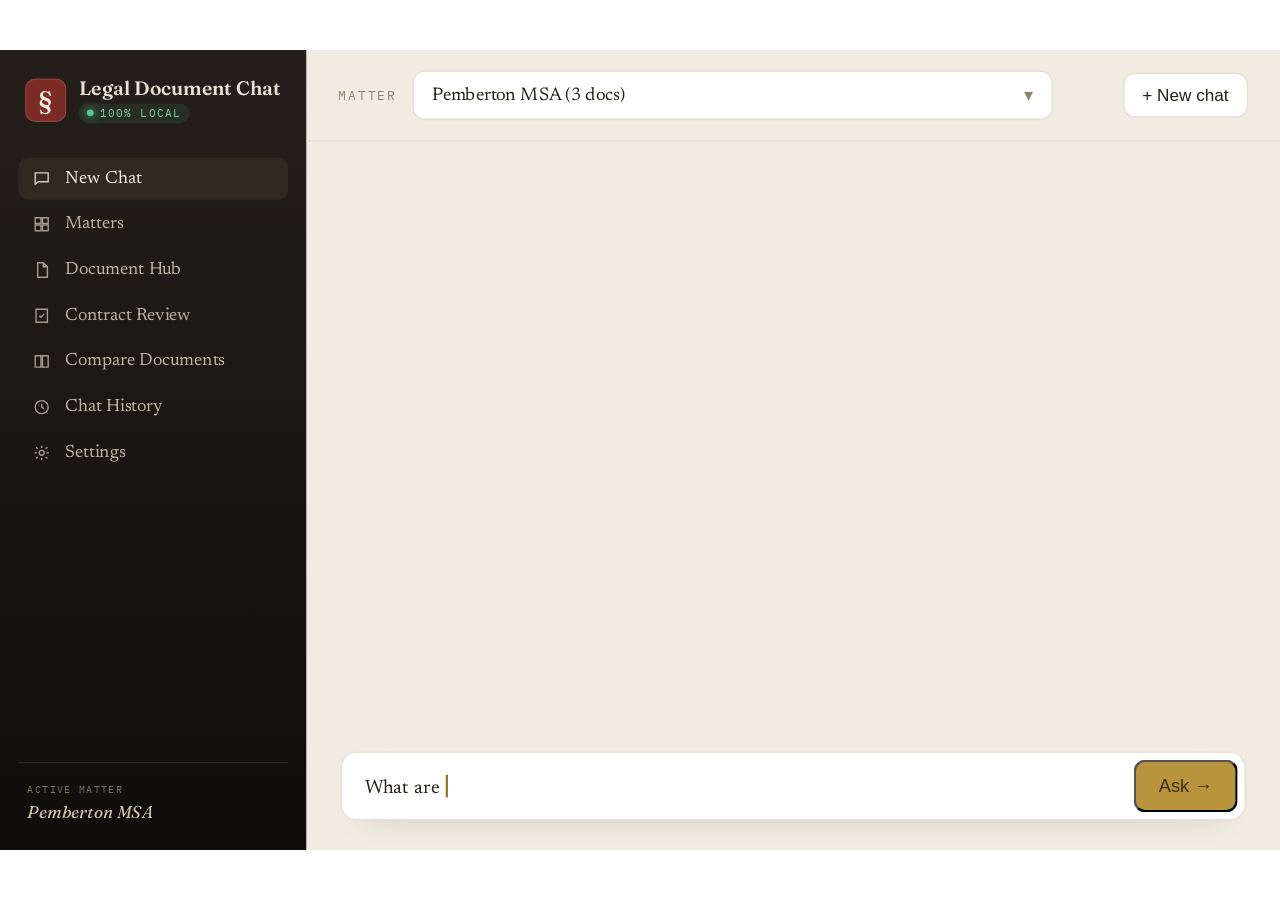
==== site/demo.html @ 7ea6c435 "feat(site): incident.io-style landing redesign — white hero, animated demo, setup diagram - Hero: pu" ====
<!doctype html>
<html lang="en">
<head>
<meta charset="utf-8">
<meta name="viewport" content="width=device-width, initial-scale=1">
<title>Legal Document Chat — live demo</title>
<link rel="preconnect" href="https://fonts.googleapis.com">
<link rel="preconnect" href="https://fonts.gstatic.com" crossorigin>
<link href="https://fonts.googleapis.com/css2?family=Fraunces:opsz,wght@9..144,500;9..144,600&family=Newsreader:ital,opsz,wght@0,6..72,400;0,6..72,500;1,6..72,400&family=IBM+Plex+Mono:wght@500&display=swap" rel="stylesheet">
<style>
  :root{
    --ink:#241f17; --oxblood:#7b2a25; --gold:#b8943f; --gold-deep:#9a7a2f;
    --local:#3f8a63; --paper:#f1ece1; --card:#fff; --rule:#e6ddcb; --muted:#8c8472;
  }
  *{box-sizing:border-box;margin:0;padding:0}
  html,body{height:100%;overflow:hidden;background:#fff;font-family:"Newsreader",Georgia,serif}
  #stagewrap{position:absolute;inset:0;overflow:hidden}
  .stage{position:absolute;top:0;left:0;width:1120px;height:700px;transform-origin:0 0;
    display:grid;grid-template-columns:268px 1fr;background:var(--paper);color:var(--ink)}

  /* sidebar */
  .side{background:linear-gradient(180deg,#241f1a,#100e0a);color:#e9e2d4;display:flex;flex-direction:column;padding:20px 16px}
  .brand{display:flex;align-items:center;gap:11px;padding:4px 6px 16px}
  .logo{width:38px;height:38px;border-radius:9px;background:var(--oxblood);display:grid;place-items:center;
    font-family:"Fraunces",serif;font-weight:600;font-size:22px;color:#f3ecdd;box-shadow:inset 0 0 0 1px rgba(255,255,255,.12)}
  .brand b{font-family:"Fraunces",serif;font-weight:600;font-size:17px;letter-spacing:-.01em;line-height:1.05;display:block}
  .pill-local{display:inline-flex;align-items:center;gap:5px;margin-top:5px;font-family:"IBM Plex Mono",monospace;
    font-size:9.5px;letter-spacing:.12em;color:#7fd0a3;background:rgba(63,138,99,.16);padding:2px 7px;border-radius:20px}
  .pill-local::before{content:"";width:6px;height:6px;border-radius:50%;background:#56c98c;box-shadow:0 0 8px #56c98c}
  nav{margin-top:14px;display:flex;flex-direction:column;gap:3px}
  .nav-i{display:flex;align-items:center;gap:12px;padding:10px 12px;border-radius:9px;color:#bdb4a2;font-size:15.5px}
  .nav-i svg{width:17px;height:17px;stroke:currentColor;fill:none;stroke-width:1.7;opacity:.85}
  .nav-i.active{background:#2f2920;color:#f4eddd}
  .side-foot{margin-top:auto;padding:14px 8px 4px;border-top:1px solid #2a241b}
  .side-foot small{font-family:"IBM Plex Mono",monospace;font-size:9px;letter-spacing:.16em;color:#7c7460;text-transform:uppercase}
  .side-foot div{font-family:"Fraunces",serif;font-style:italic;font-size:15px;color:#cfc6b2;margin-top:3px}

  /* main */
  .main{display:flex;flex-direction:column;min-width:0;position:relative}
  .topbar{display:flex;align-items:center;gap:14px;padding:18px 28px;border-bottom:1px solid var(--rule)}
  .topbar .lab{font-family:"IBM Plex Mono",monospace;font-size:11px;letter-spacing:.14em;color:var(--muted);text-transform:uppercase}
  .matter-sel{flex:1;max-width:560px;display:flex;align-items:center;justify-content:space-between;
    background:#fff;border:1px solid var(--rule);border-radius:11px;padding:11px 16px;font-size:16px;color:var(--ink);box-shadow:0 1px 0 rgba(0,0,0,.02)}
  .matter-sel .chev{color:var(--muted)}
  .newchat{margin-left:auto;border:1px solid var(--rule);background:#fff;border-radius:10px;padding:10px 16px;font-size:15px;color:var(--ink)}

  .chat{flex:1;overflow:hidden;padding:26px 30px 8px;display:flex;flex-direction:column;gap:20px}
  .row{display:flex}
  .row.user{justify-content:flex-end}
  .bubble{background:var(--gold);color:#3a2e09;border-radius:14px;padding:13px 18px;font-size:16px;max-width:560px;
    box-shadow:0 8px 22px -14px rgba(154,122,47,.6)}
  .ans{background:var(--card);border:1px solid var(--rule);border-radius:14px;padding:20px 22px;max-width:840px;
    box-shadow:0 10px 30px -22px rgba(40,28,18,.4)}
  .ans p{font-size:16px;line-height:1.62;color:#33301f}
  .ans .sep{height:1px;background:var(--rule);margin:14px 0 12px}
  .src{font-size:14px;color:var(--muted);display:flex;align-items:center;gap:9px;flex-wrap:wrap}
  .chip{font-family:"Newsreader",serif;font-size:13.5px;color:var(--oxblood);background:#efe7d3;
    border:1px solid #e3d6b4;border-radius:8px;padding:4px 11px}
  .chip.pulse{animation:chip 1.5s ease}
  @keyframes chip{0%{box-shadow:0 0 0 0 rgba(123,42,37,.0)}30%{box-shadow:0 0 0 4px rgba(123,42,37,.18)}100%{box-shadow:0 0 0 0 rgba(123,42,37,0)}}
  .dots span{display:inline-block;width:7px;height:7px;margin-right:5px;border-radius:50%;background:#c3b896;animation:b 1s infinite}
  .dots span:nth-child(2){animation-delay:.15s}.dots span:nth-child(3){animation-delay:.3s}
  @keyframes b{0%,80%,100%{opacity:.3;transform:translateY(0)}40%{opacity:1;transform:translateY(-3px)}}

  .composer{margin:auto 30px 26px;display:flex;align-items:center;gap:0;background:#fff;border:1px solid var(--rule);
    border-radius:14px;padding:6px 6px 6px 20px;box-shadow:0 10px 30px -22px rgba(40,28,18,.4)}
  .field{flex:1;font-size:17px;color:var(--ink);padding:12px 0;min-height:24px}
  .field .ph{color:#a79e89}
  .caret{display:inline-block;width:2px;height:20px;background:var(--gold-deep);vertical-align:-4px;margin-left:1px;animation:blink 1s steps(1) infinite}
  @keyframes blink{50%{opacity:0}}
  .ask{background:var(--gold);color:#3a2e09;border-radius:10px;padding:12px 20px;font-size:16px;font-weight:500;white-space:nowrap}
  .ask.press{animation:press .25s ease}
  @keyframes press{50%{transform:scale(.95);filter:brightness(.95)}}

  .reveal-w{opacity:0;animation:fadein .45s ease forwards}
  @keyframes fadein{to{opacity:1}}
  .fade-out{animation:fo .5s ease forwards}
  @keyframes fo{to{opacity:0;transform:translateY(-6px)}}
</style>
</head>
<body>
<div id="stagewrap">
  <div class="stage" id="stage">
    <!-- SIDEBAR -->
    <aside class="side">
      <div class="brand">
        <div class="logo">§</div>
        <div>
          <b>Legal&nbsp;Document&nbsp;Chat</b>
          <span class="pill-local">100% LOCAL</span>
        </div>
      </div>
      <nav>
        <div class="nav-i active"><svg viewBox="0 0 24 24"><path d="M4 5h16v11H8l-4 3z"/></svg>New Chat</div>
        <div class="nav-i"><svg viewBox="0 0 24 24"><path d="M4 4h7v7H4zM13 4h7v7h-7zM4 13h7v7H4zM13 13h7v7h-7z"/></svg>Matters</div>
        <div class="nav-i"><svg viewBox="0 0 24 24"><path d="M7 3h7l5 5v13H7z"/><path d="M14 3v5h5"/></svg>Document Hub</div>
        <div class="nav-i"><svg viewBox="0 0 24 24"><path d="M5 4h14v16H5z"/><path d="M9 12l2 2 4-4"/></svg>Contract Review</div>
        <div class="nav-i"><svg viewBox="0 0 24 24"><path d="M4 5h7v14H4zM13 5h7v14h-7z"/></svg>Compare Documents</div>
        <div class="nav-i"><svg viewBox="0 0 24 24"><circle cx="12" cy="12" r="8"/><path d="M12 8v4l3 2"/></svg>Chat History</div>
        <div class="nav-i"><svg viewBox="0 0 24 24"><circle cx="12" cy="12" r="3"/><path d="M12 3v3M12 18v3M3 12h3M18 12h3M5 5l2 2M17 17l2 2M19 5l-2 2M7 17l-2 2"/></svg>Settings</div>
      </nav>
      <div class="side-foot">
        <small>Active matter</small>
        <div>Pemberton MSA</div>
      </div>
    </aside>

    <!-- MAIN -->
    <div class="main">
      <div class="topbar">
        <span class="lab">Matter</span>
        <div class="matter-sel"><span>Pemberton MSA (3 docs)</span><span class="chev">▾</span></div>
        <button class="newchat">+ New chat</button>
      </div>

      <div class="chat" id="chat"></div>

      <div class="composer">
        <div class="field" id="field"><span class="ph" id="ph">Ask a question about this matter…</span><span class="caret" id="caret" style="display:none"></span></div>
        <button class="ask" id="ask">Ask&nbsp;→</button>
      </div>
    </div>
  </div>
</div>

<script>
// ---- fit the fixed 1120x700 stage into whatever size the iframe/window is ----
const stage = document.getElementById('stage');
function fit(){
  const s = Math.min(window.innerWidth/1120, window.innerHeight/700);
  stage.style.transform = 'scale('+s+')';
  // center horizontally if there's slack
  const offx = Math.max(0,(window.innerWidth - 1120*s)/2);
  const offy = Math.max(0,(window.innerHeight - 700*s)/2);
  stage.style.left = offx+'px'; stage.style.top = offy+'px';
}
window.addEventListener('resize', fit); fit();

const chat = document.getElementById('chat');
const field = document.getElementById('field');
const ph = document.getElementById('ph');
const caret = document.getElementById('caret');
const ask = document.getElementById('ask');
const wait = ms => new Promise(r=>setTimeout(r,ms));

const QUESTION = "What are the indemnification obligations, and where are they stated?";
const ANSWER = [
  "The agreement imposes ","**mutual** ","indemnification. ","Each party ","(the “Indemnifying Party”) ",
  "must “defend, ","indemnify, ","and hold harmless” ","the other party, ","its officers, ","directors, ",
  "and employees ","from third-party claims, ","damages, ","and reasonable ","attorneys’ fees ",
  "arising out of ","that party’s ","gross negligence, ","willful misconduct, ","or breach."
];

function typeNode(){ // returns a span we grow
  ph.style.display='none'; caret.style.display='inline-block';
  let t=document.createElement('span'); t.id='typed';
  field.insertBefore(t, caret); return t;
}

async function typeText(node, text, perChar){
  for(let i=0;i<text.length;i++){ node.textContent += text[i]; await wait(perChar + (text[i]===' '?12:0)); }
}

function bubble(text){
  const row=document.createElement('div'); row.className='row user';
  const b=document.createElement('div'); b.className='bubble'; b.textContent=text;
  row.appendChild(b); chat.appendChild(row); return row;
}
function answerShell(){
  const row=document.createElement('div'); row.className='row';
  const a=document.createElement('div'); a.className='ans';
  a.innerHTML='<div class="dots"><span></span><span></span><span></span></div>';
  row.appendChild(a); chat.appendChild(row); return a;
}

async function streamAnswer(a){
  a.innerHTML=''; const p=document.createElement('p'); a.appendChild(p);
  for(const w of ANSWER){
    const s=document.createElement('span'); s.className='reveal-w';
    if(w.startsWith('**')){ const b=document.createElement('strong'); b.textContent=w.replace(/\*\*/g,''); s.appendChild(b); }
    else s.textContent=w;
    p.appendChild(s); await wait(105);
  }
  await wait(250);
  const sep=document.createElement('div'); sep.className='sep'; a.appendChild(sep);
  const src=document.createElement('div'); src.className='src';
  src.innerHTML='Sources: <span class="chip pulse">SYNTHETIC_Pemberton_MSA.pdf&nbsp;·&nbsp;p.1&nbsp;·&nbsp;§4 Indemnification</span>';
  a.appendChild(src);
}

async function run(){
  while(true){
    // reset
    chat.innerHTML=''; field.querySelector('#typed')?.remove();
    ph.style.display='inline'; caret.style.display='none';
    await wait(900);

    // type the question
    const t=typeNode();
    await typeText(t, QUESTION, 34);
    await wait(450);

    // ask
    ask.classList.add('press'); await wait(120);
    t.remove(); ph.style.display='inline'; caret.style.display='none'; ask.classList.remove('press');
    bubble(QUESTION);
    await wait(550);

    // thinking → answer
    const a=answerShell();
    await wait(1100);
    await streamAnswer(a);

    // hold, then fade out and loop
    await wait(2600);
    chat.querySelectorAll('.row').forEach(r=>r.classList.add('fade-out'));
    await wait(600);
  }
}
run();
</script>
</body>
</html>
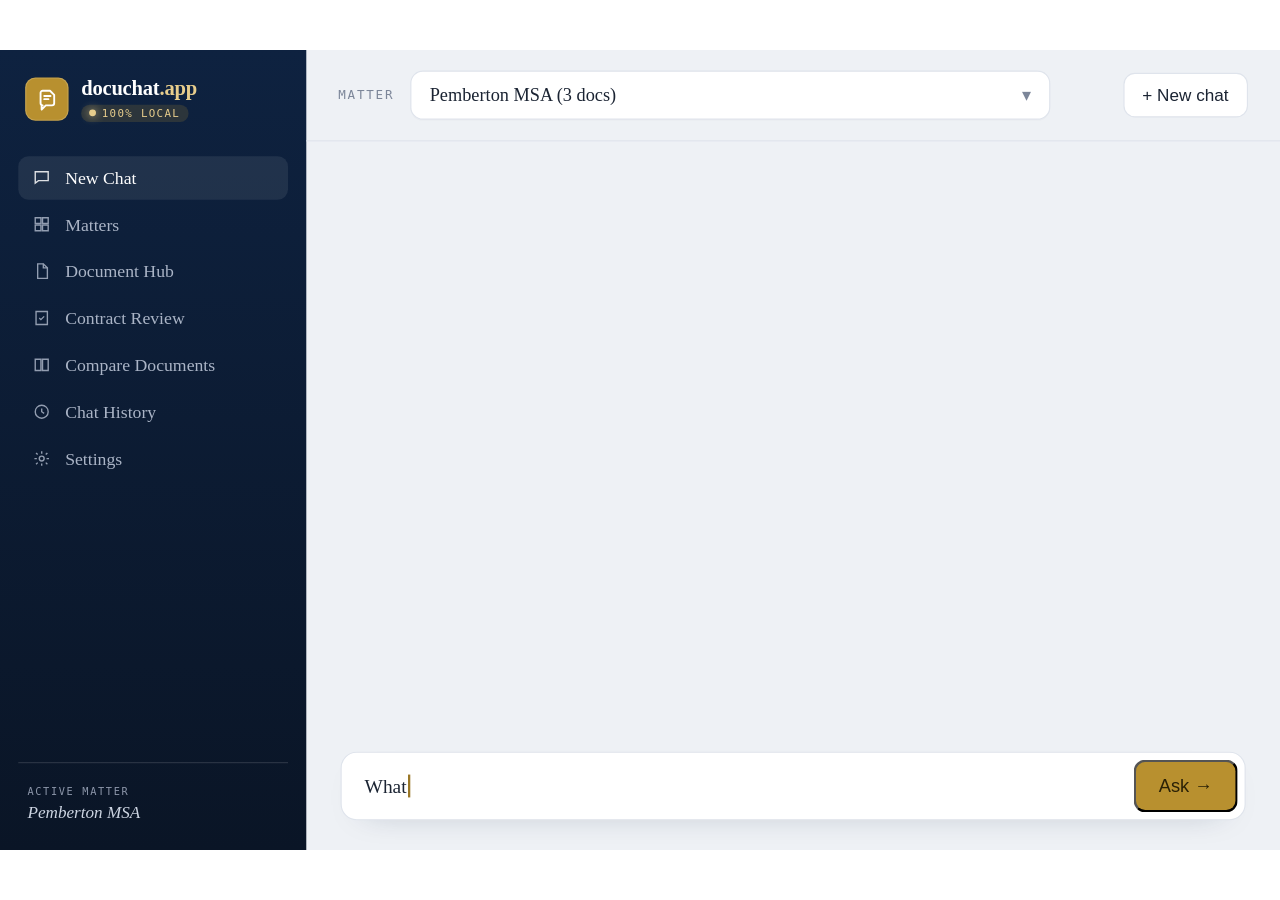
==== commit b1acb0ac: "feat(site): docuchat.app launch batch — rebrand, navy/gold, Windows scaffold, Pages deploy (D-61) Pu" ====
--- a/site/demo.html
+++ b/site/demo.html
@@ -3,14 +3,16 @@
 <head>
 <meta charset="utf-8">
 <meta name="viewport" content="width=device-width, initial-scale=1">
-<title>Legal Document Chat — live demo</title>
+<meta http-equiv="Content-Security-Policy" content="default-src 'self'; style-src 'self' 'unsafe-inline' https://fonts.googleapis.com; font-src https://fonts.gstatic.com; img-src 'self' data:; script-src 'self'; frame-src 'self'; base-uri 'self'; form-action 'self'; frame-ancestors 'self'; upgrade-insecure-requests">
+<meta name="referrer" content="strict-origin-when-cross-origin">
+<title>docuchat.app live demo</title>
 <link rel="preconnect" href="https://fonts.googleapis.com">
 <link rel="preconnect" href="https://fonts.gstatic.com" crossorigin>
 <link href="https://fonts.googleapis.com/css2?family=Fraunces:opsz,wght@9..144,500;9..144,600&family=Newsreader:ital,opsz,wght@0,6..72,400;0,6..72,500;1,6..72,400&family=IBM+Plex+Mono:wght@500&display=swap" rel="stylesheet">
 <style>
   :root{
-    --ink:#241f17; --oxblood:#7b2a25; --gold:#b8943f; --gold-deep:#9a7a2f;
-    --local:#3f8a63; --paper:#f1ece1; --card:#fff; --rule:#e6ddcb; --muted:#8c8472;
+    --ink:#1b2433; --navy:#0e2240; --navy-deep:#0a1526; --gold:#b8902f; --gold-deep:#9a7727;
+    --paper:#eef1f5; --card:#fff; --rule:#dfe4ec; --muted:#7c8699;
   }
   *{box-sizing:border-box;margin:0;padding:0}
   html,body{height:100%;overflow:hidden;background:#fff;font-family:"Newsreader",Georgia,serif}
@@ -19,21 +21,23 @@
     display:grid;grid-template-columns:268px 1fr;background:var(--paper);color:var(--ink)}
 
   /* sidebar */
-  .side{background:linear-gradient(180deg,#241f1a,#100e0a);color:#e9e2d4;display:flex;flex-direction:column;padding:20px 16px}
+  .side{background:linear-gradient(180deg,var(--navy),var(--navy-deep));color:#dbe2ee;display:flex;flex-direction:column;padding:20px 16px}
   .brand{display:flex;align-items:center;gap:11px;padding:4px 6px 16px}
-  .logo{width:38px;height:38px;border-radius:9px;background:var(--oxblood);display:grid;place-items:center;
-    font-family:"Fraunces",serif;font-weight:600;font-size:22px;color:#f3ecdd;box-shadow:inset 0 0 0 1px rgba(255,255,255,.12)}
-  .brand b{font-family:"Fraunces",serif;font-weight:600;font-size:17px;letter-spacing:-.01em;line-height:1.05;display:block}
+  .logo{width:38px;height:38px;border-radius:9px;background:var(--gold);display:grid;place-items:center;
+    box-shadow:inset 0 0 0 1px rgba(255,255,255,.18)}
+  .logo svg{width:22px;height:22px;fill:none;stroke:#fff;stroke-width:1.8;stroke-linejoin:round;stroke-linecap:round}
+  .brand b{font-family:"Fraunces",serif;font-weight:600;font-size:18px;letter-spacing:-.01em;line-height:1.05;display:block;color:#fff}
+  .brand b .tld{color:#e7cd8c}
   .pill-local{display:inline-flex;align-items:center;gap:5px;margin-top:5px;font-family:"IBM Plex Mono",monospace;
-    font-size:9.5px;letter-spacing:.12em;color:#7fd0a3;background:rgba(63,138,99,.16);padding:2px 7px;border-radius:20px}
-  .pill-local::before{content:"";width:6px;height:6px;border-radius:50%;background:#56c98c;box-shadow:0 0 8px #56c98c}
+    font-size:9.5px;letter-spacing:.12em;color:#e7cd8c;background:rgba(184,144,47,.18);padding:2px 7px;border-radius:20px}
+  .pill-local::before{content:"";width:6px;height:6px;border-radius:50%;background:#e7cd8c;box-shadow:0 0 8px #e7cd8c}
   nav{margin-top:14px;display:flex;flex-direction:column;gap:3px}
-  .nav-i{display:flex;align-items:center;gap:12px;padding:10px 12px;border-radius:9px;color:#bdb4a2;font-size:15.5px}
+  .nav-i{display:flex;align-items:center;gap:12px;padding:10px 12px;border-radius:9px;color:#aab4c6;font-size:15.5px}
   .nav-i svg{width:17px;height:17px;stroke:currentColor;fill:none;stroke-width:1.7;opacity:.85}
-  .nav-i.active{background:#2f2920;color:#f4eddd}
-  .side-foot{margin-top:auto;padding:14px 8px 4px;border-top:1px solid #2a241b}
-  .side-foot small{font-family:"IBM Plex Mono",monospace;font-size:9px;letter-spacing:.16em;color:#7c7460;text-transform:uppercase}
-  .side-foot div{font-family:"Fraunces",serif;font-style:italic;font-size:15px;color:#cfc6b2;margin-top:3px}
+  .nav-i.active{background:rgba(255,255,255,.08);color:#fff}
+  .side-foot{margin-top:auto;padding:14px 8px 4px;border-top:1px solid rgba(255,255,255,.12)}
+  .side-foot small{font-family:"IBM Plex Mono",monospace;font-size:9px;letter-spacing:.16em;color:#8d97aa;text-transform:uppercase}
+  .side-foot div{font-family:"Fraunces",serif;font-style:italic;font-size:15px;color:#cdd5e2;margin-top:3px}
 
   /* main */
   .main{display:flex;flex-direction:column;min-width:0;position:relative}
@@ -47,28 +51,28 @@
   .chat{flex:1;overflow:hidden;padding:26px 30px 8px;display:flex;flex-direction:column;gap:20px}
   .row{display:flex}
   .row.user{justify-content:flex-end}
-  .bubble{background:var(--gold);color:#3a2e09;border-radius:14px;padding:13px 18px;font-size:16px;max-width:560px;
-    box-shadow:0 8px 22px -14px rgba(154,122,47,.6)}
+  .bubble{background:var(--gold);color:#2a2106;border-radius:14px;padding:13px 18px;font-size:16px;max-width:560px;
+    box-shadow:0 8px 22px -14px rgba(154,119,39,.6)}
   .ans{background:var(--card);border:1px solid var(--rule);border-radius:14px;padding:20px 22px;max-width:840px;
-    box-shadow:0 10px 30px -22px rgba(40,28,18,.4)}
-  .ans p{font-size:16px;line-height:1.62;color:#33301f}
+    box-shadow:0 10px 30px -22px rgba(14,34,64,.4)}
+  .ans p{font-size:16px;line-height:1.62;color:#2a3140}
   .ans .sep{height:1px;background:var(--rule);margin:14px 0 12px}
   .src{font-size:14px;color:var(--muted);display:flex;align-items:center;gap:9px;flex-wrap:wrap}
-  .chip{font-family:"Newsreader",serif;font-size:13.5px;color:var(--oxblood);background:#efe7d3;
-    border:1px solid #e3d6b4;border-radius:8px;padding:4px 11px}
+  .chip{font-family:"Newsreader",serif;font-size:13.5px;color:var(--navy);background:#e7ecf4;
+    border:1px solid #d3dcea;border-radius:8px;padding:4px 11px}
   .chip.pulse{animation:chip 1.5s ease}
-  @keyframes chip{0%{box-shadow:0 0 0 0 rgba(123,42,37,.0)}30%{box-shadow:0 0 0 4px rgba(123,42,37,.18)}100%{box-shadow:0 0 0 0 rgba(123,42,37,0)}}
-  .dots span{display:inline-block;width:7px;height:7px;margin-right:5px;border-radius:50%;background:#c3b896;animation:b 1s infinite}
+  @keyframes chip{0%{box-shadow:0 0 0 0 rgba(14,34,64,0)}30%{box-shadow:0 0 0 4px rgba(184,144,47,.28)}100%{box-shadow:0 0 0 0 rgba(14,34,64,0)}}
+  .dots span{display:inline-block;width:7px;height:7px;margin-right:5px;border-radius:50%;background:#b7c1d2;animation:b 1s infinite}
   .dots span:nth-child(2){animation-delay:.15s}.dots span:nth-child(3){animation-delay:.3s}
   @keyframes b{0%,80%,100%{opacity:.3;transform:translateY(0)}40%{opacity:1;transform:translateY(-3px)}}
 
   .composer{margin:auto 30px 26px;display:flex;align-items:center;gap:0;background:#fff;border:1px solid var(--rule);
-    border-radius:14px;padding:6px 6px 6px 20px;box-shadow:0 10px 30px -22px rgba(40,28,18,.4)}
+    border-radius:14px;padding:6px 6px 6px 20px;box-shadow:0 10px 30px -22px rgba(14,34,64,.4)}
   .field{flex:1;font-size:17px;color:var(--ink);padding:12px 0;min-height:24px}
-  .field .ph{color:#a79e89}
+  .field .ph{color:#9aa4b6}
   .caret{display:inline-block;width:2px;height:20px;background:var(--gold-deep);vertical-align:-4px;margin-left:1px;animation:blink 1s steps(1) infinite}
   @keyframes blink{50%{opacity:0}}
-  .ask{background:var(--gold);color:#3a2e09;border-radius:10px;padding:12px 20px;font-size:16px;font-weight:500;white-space:nowrap}
+  .ask{background:var(--gold);color:#2a2106;border-radius:10px;padding:12px 20px;font-size:16px;font-weight:500;white-space:nowrap}
   .ask.press{animation:press .25s ease}
   @keyframes press{50%{transform:scale(.95);filter:brightness(.95)}}
 
@@ -84,9 +88,9 @@
     <!-- SIDEBAR -->
     <aside class="side">
       <div class="brand">
-        <div class="logo">§</div>
+        <div class="logo"><svg viewBox="0 0 24 24" aria-hidden="true"><path d="M8 4h7l4 4v8a2 2 0 0 1-2 2h-6l-4 4v-4H8a2 2 0 0 1-2-2V6a2 2 0 0 1 2-2z"/><path d="M9.5 9h6M9.5 12h4"/></svg></div>
         <div>
-          <b>Legal&nbsp;Document&nbsp;Chat</b>
+          <b>docuchat<span class="tld">.app</span></b>
           <span class="pill-local">100% LOCAL</span>
         </div>
       </div>
@@ -123,101 +127,6 @@
   </div>
 </div>
 
-<script>
-// ---- fit the fixed 1120x700 stage into whatever size the iframe/window is ----
-const stage = document.getElementById('stage');
-function fit(){
-  const s = Math.min(window.innerWidth/1120, window.innerHeight/700);
-  stage.style.transform = 'scale('+s+')';
-  // center horizontally if there's slack
-  const offx = Math.max(0,(window.innerWidth - 1120*s)/2);
-  const offy = Math.max(0,(window.innerHeight - 700*s)/2);
-  stage.style.left = offx+'px'; stage.style.top = offy+'px';
-}
-window.addEventListener('resize', fit); fit();
-
-const chat = document.getElementById('chat');
-const field = document.getElementById('field');
-const ph = document.getElementById('ph');
-const caret = document.getElementById('caret');
-const ask = document.getElementById('ask');
-const wait = ms => new Promise(r=>setTimeout(r,ms));
-
-const QUESTION = "What are the indemnification obligations, and where are they stated?";
-const ANSWER = [
-  "The agreement imposes ","**mutual** ","indemnification. ","Each party ","(the “Indemnifying Party”) ",
-  "must “defend, ","indemnify, ","and hold harmless” ","the other party, ","its officers, ","directors, ",
-  "and employees ","from third-party claims, ","damages, ","and reasonable ","attorneys’ fees ",
-  "arising out of ","that party’s ","gross negligence, ","willful misconduct, ","or breach."
-];
-
-function typeNode(){ // returns a span we grow
-  ph.style.display='none'; caret.style.display='inline-block';
-  let t=document.createElement('span'); t.id='typed';
-  field.insertBefore(t, caret); return t;
-}
-
-async function typeText(node, text, perChar){
-  for(let i=0;i<text.length;i++){ node.textContent += text[i]; await wait(perChar + (text[i]===' '?12:0)); }
-}
-
-function bubble(text){
-  const row=document.createElement('div'); row.className='row user';
-  const b=document.createElement('div'); b.className='bubble'; b.textContent=text;
-  row.appendChild(b); chat.appendChild(row); return row;
-}
-function answerShell(){
-  const row=document.createElement('div'); row.className='row';
-  const a=document.createElement('div'); a.className='ans';
-  a.innerHTML='<div class="dots"><span></span><span></span><span></span></div>';
-  row.appendChild(a); chat.appendChild(row); return a;
-}
-
-async function streamAnswer(a){
-  a.innerHTML=''; const p=document.createElement('p'); a.appendChild(p);
-  for(const w of ANSWER){
-    const s=document.createElement('span'); s.className='reveal-w';
-    if(w.startsWith('**')){ const b=document.createElement('strong'); b.textContent=w.replace(/\*\*/g,''); s.appendChild(b); }
-    else s.textContent=w;
-    p.appendChild(s); await wait(105);
-  }
-  await wait(250);
-  const sep=document.createElement('div'); sep.className='sep'; a.appendChild(sep);
-  const src=document.createElement('div'); src.className='src';
-  src.innerHTML='Sources: <span class="chip pulse">SYNTHETIC_Pemberton_MSA.pdf&nbsp;·&nbsp;p.1&nbsp;·&nbsp;§4 Indemnification</span>';
-  a.appendChild(src);
-}
-
-async function run(){
-  while(true){
-    // reset
-    chat.innerHTML=''; field.querySelector('#typed')?.remove();
-    ph.style.display='inline'; caret.style.display='none';
-    await wait(900);
-
-    // type the question
-    const t=typeNode();
-    await typeText(t, QUESTION, 34);
-    await wait(450);
-
-    // ask
-    ask.classList.add('press'); await wait(120);
-    t.remove(); ph.style.display='inline'; caret.style.display='none'; ask.classList.remove('press');
-    bubble(QUESTION);
-    await wait(550);
-
-    // thinking → answer
-    const a=answerShell();
-    await wait(1100);
-    await streamAnswer(a);
-
-    // hold, then fade out and loop
-    await wait(2600);
-    chat.querySelectorAll('.row').forEach(r=>r.classList.add('fade-out'));
-    await wait(600);
-  }
-}
-run();
-</script>
+<script src="demo.js"></script>
 </body>
 </html>
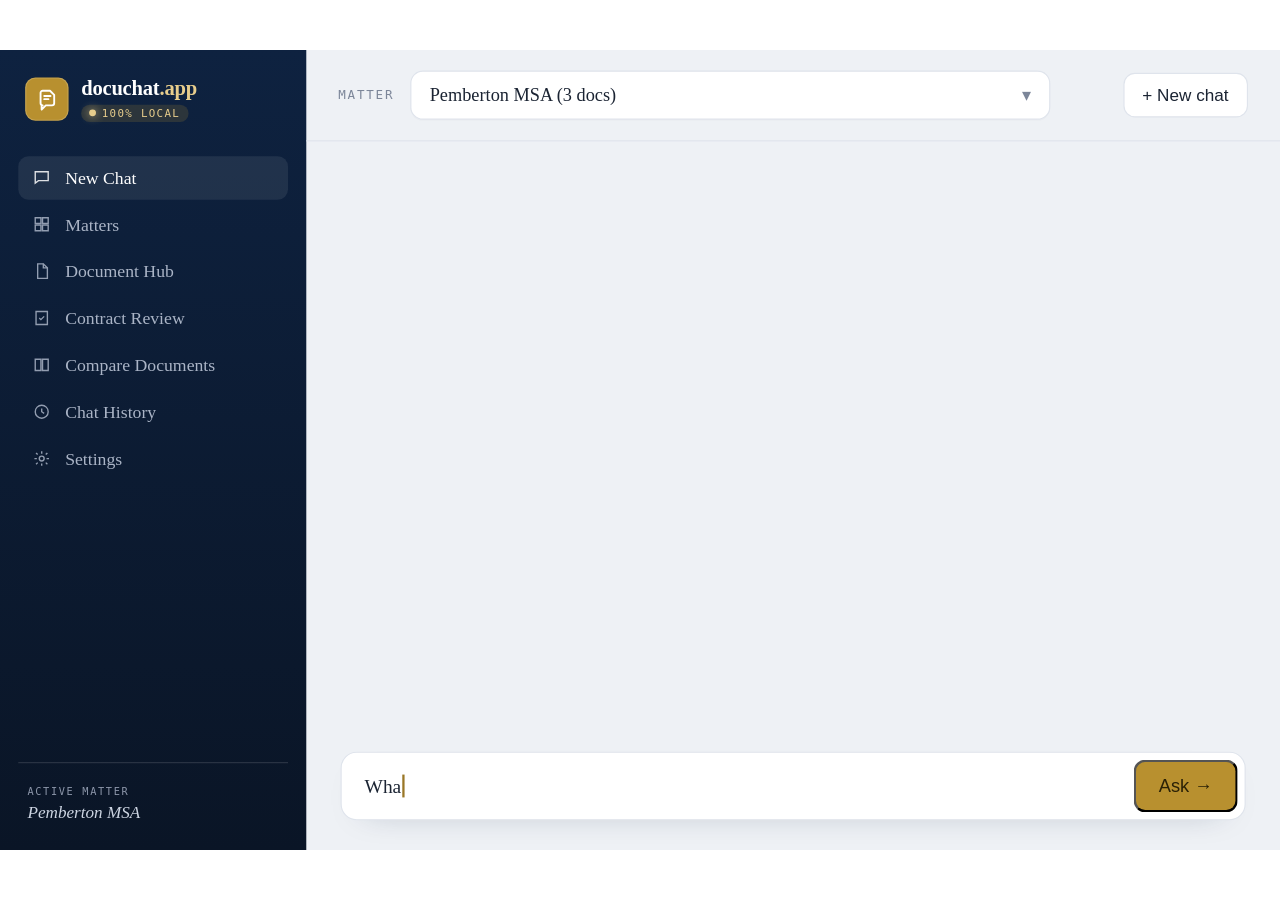
==== commit 7315bd8d: "style(design): drop inert CSP frame-ancestors from meta (header-only directive, console error) Co-Au" ====
--- a/site/demo.html
+++ b/site/demo.html
@@ -3,7 +3,7 @@
 <head>
 <meta charset="utf-8">
 <meta name="viewport" content="width=device-width, initial-scale=1">
-<meta http-equiv="Content-Security-Policy" content="default-src 'self'; style-src 'self' 'unsafe-inline' https://fonts.googleapis.com; font-src https://fonts.gstatic.com; img-src 'self' data:; script-src 'self'; frame-src 'self'; base-uri 'self'; form-action 'self'; frame-ancestors 'self'; upgrade-insecure-requests">
+<meta http-equiv="Content-Security-Policy" content="default-src 'self'; style-src 'self' 'unsafe-inline' https://fonts.googleapis.com; font-src https://fonts.gstatic.com; img-src 'self' data:; script-src 'self'; frame-src 'self'; base-uri 'self'; form-action 'self'; upgrade-insecure-requests">
 <meta name="referrer" content="strict-origin-when-cross-origin">
 <title>docuchat.app live demo</title>
 <link rel="preconnect" href="https://fonts.googleapis.com">
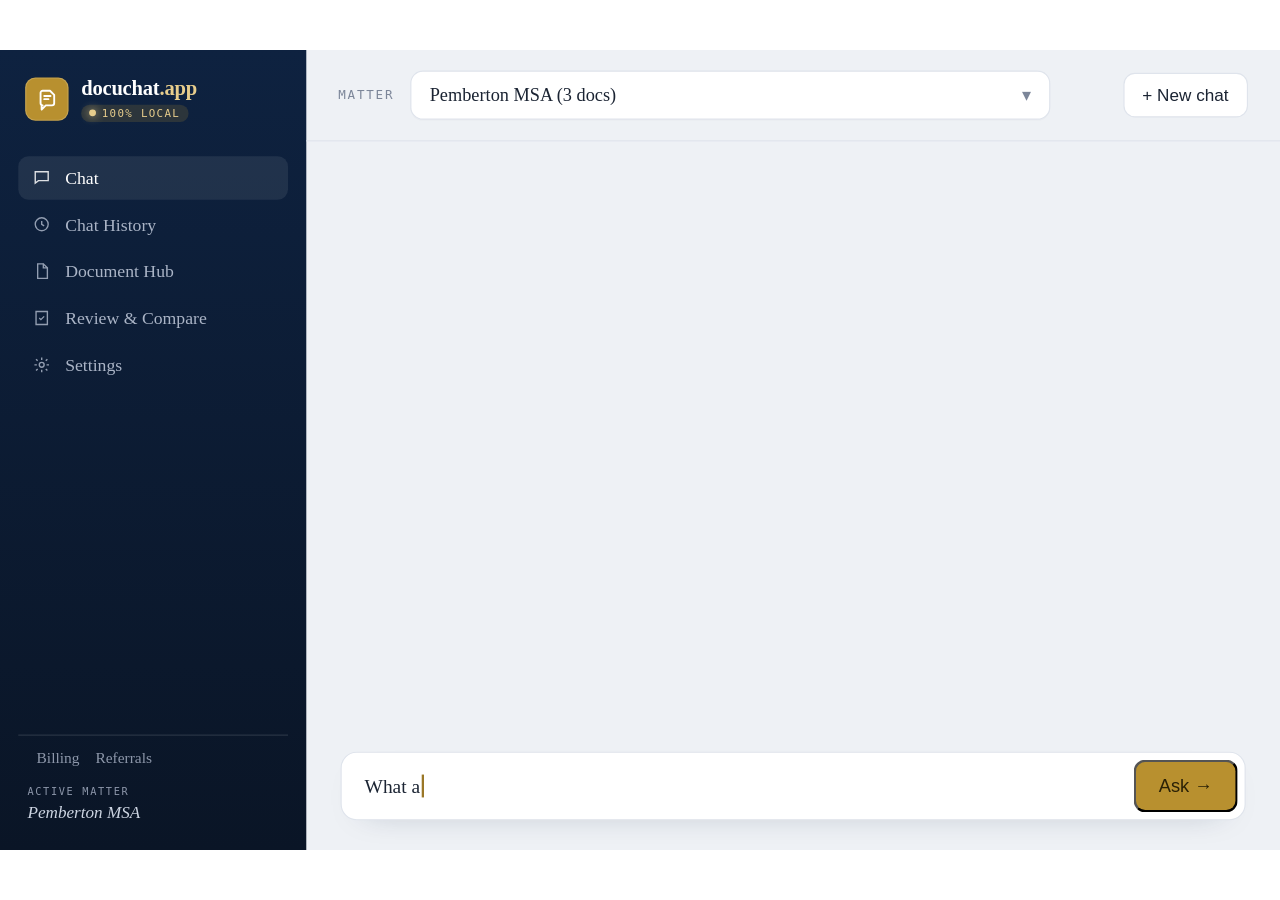
==== commit 2ba3fcef: "feat(site+ui): four-beat live demo (chat/hub/connectors/update), honest egress copy, logos for all 5" ====
--- a/site/demo.html
+++ b/site/demo.html
@@ -12,7 +12,7 @@
 <style>
   :root{
     --ink:#1b2433; --navy:#0e2240; --navy-deep:#0a1526; --gold:#b8902f; --gold-deep:#9a7727;
-    --paper:#eef1f5; --card:#fff; --rule:#dfe4ec; --muted:#7c8699;
+    --paper:#eef1f5; --card:#fff; --rule:#dfe4ec; --muted:#7c8699; --ok:#2f7d4c;
   }
   *{box-sizing:border-box;margin:0;padding:0}
   html,body{height:100%;overflow:hidden;background:#fff;font-family:"Newsreader",Georgia,serif}
@@ -32,22 +32,34 @@
     font-size:9.5px;letter-spacing:.12em;color:#e7cd8c;background:rgba(184,144,47,.18);padding:2px 7px;border-radius:20px}
   .pill-local::before{content:"";width:6px;height:6px;border-radius:50%;background:#e7cd8c;box-shadow:0 0 8px #e7cd8c}
   nav{margin-top:14px;display:flex;flex-direction:column;gap:3px}
-  .nav-i{display:flex;align-items:center;gap:12px;padding:10px 12px;border-radius:9px;color:#aab4c6;font-size:15.5px}
+  .nav-i{display:flex;align-items:center;gap:12px;padding:10px 12px;border-radius:9px;color:#aab4c6;font-size:15.5px;transition:background .3s,color .3s}
   .nav-i svg{width:17px;height:17px;stroke:currentColor;fill:none;stroke-width:1.7;opacity:.85}
   .nav-i.active{background:rgba(255,255,255,.08);color:#fff}
-  .side-foot{margin-top:auto;padding:14px 8px 4px;border-top:1px solid rgba(255,255,255,.12)}
+  .side-foot{margin-top:auto;padding:12px 8px 4px;border-top:1px solid rgba(255,255,255,.12)}
+  .upd{display:none;align-items:center;gap:9px;margin:0 -4px 10px;padding:9px 11px;border-radius:9px;
+    background:rgba(184,144,47,.22);color:#f0dda6;font-size:14px;border:1px solid rgba(231,205,140,.35)}
+  .upd svg{width:15px;height:15px;stroke:currentColor;fill:none;stroke-width:1.8}
+  .upd.show{display:flex;animation:fadein .45s ease}
+  .upd .v{font-family:"IBM Plex Mono",monospace;font-size:10.5px;letter-spacing:.06em;color:#e7cd8c;margin-left:auto}
+  .upd.ok{background:rgba(47,125,76,.25);border-color:rgba(124,197,152,.4);color:#cdeeda}
+  .foot-links{display:flex;gap:14px;padding:0 8px 10px;font-size:13.5px;color:#8d97aa}
   .side-foot small{font-family:"IBM Plex Mono",monospace;font-size:9px;letter-spacing:.16em;color:#8d97aa;text-transform:uppercase}
-  .side-foot div{font-family:"Fraunces",serif;font-style:italic;font-size:15px;color:#cdd5e2;margin-top:3px}
-
-  /* main */
+  .side-foot .am{font-family:"Fraunces",serif;font-style:italic;font-size:15px;color:#cdd5e2;margin-top:3px}
+
+  /* main + views */
   .main{display:flex;flex-direction:column;min-width:0;position:relative}
+  .view{position:absolute;inset:0;display:flex;flex-direction:column;opacity:0;pointer-events:none;transition:opacity .4s ease}
+  .view.on{opacity:1;pointer-events:auto}
   .topbar{display:flex;align-items:center;gap:14px;padding:18px 28px;border-bottom:1px solid var(--rule)}
   .topbar .lab{font-family:"IBM Plex Mono",monospace;font-size:11px;letter-spacing:.14em;color:var(--muted);text-transform:uppercase}
   .matter-sel{flex:1;max-width:560px;display:flex;align-items:center;justify-content:space-between;
     background:#fff;border:1px solid var(--rule);border-radius:11px;padding:11px 16px;font-size:16px;color:var(--ink);box-shadow:0 1px 0 rgba(0,0,0,.02)}
   .matter-sel .chev{color:var(--muted)}
   .newchat{margin-left:auto;border:1px solid var(--rule);background:#fff;border-radius:10px;padding:10px 16px;font-size:15px;color:var(--ink)}
-
+  .vtitle{font-family:"Fraunces",serif;font-weight:500;font-size:24px;padding:22px 30px 4px}
+  .vsub{color:var(--muted);font-size:14.5px;padding:0 30px 14px}
+
+  /* chat view */
   .chat{flex:1;overflow:hidden;padding:26px 30px 8px;display:flex;flex-direction:column;gap:20px}
   .row{display:flex}
   .row.user{justify-content:flex-end}
@@ -65,7 +77,6 @@
   .dots span{display:inline-block;width:7px;height:7px;margin-right:5px;border-radius:50%;background:#b7c1d2;animation:b 1s infinite}
   .dots span:nth-child(2){animation-delay:.15s}.dots span:nth-child(3){animation-delay:.3s}
   @keyframes b{0%,80%,100%{opacity:.3;transform:translateY(0)}40%{opacity:1;transform:translateY(-3px)}}
-
   .composer{margin:auto 30px 26px;display:flex;align-items:center;gap:0;background:#fff;border:1px solid var(--rule);
     border-radius:14px;padding:6px 6px 6px 20px;box-shadow:0 10px 30px -22px rgba(14,34,64,.4)}
   .field{flex:1;font-size:17px;color:var(--ink);padding:12px 0;min-height:24px}
@@ -76,6 +87,42 @@
   .ask.press{animation:press .25s ease}
   @keyframes press{50%{transform:scale(.95);filter:brightness(.95)}}
 
+  /* hub view */
+  .dropzone{margin:6px 30px 14px;border:2px dashed #cdd6e4;border-radius:14px;background:#fff;
+    padding:26px;display:flex;align-items:center;justify-content:center;gap:14px;color:var(--muted);font-size:15.5px;transition:all .3s}
+  .dropzone.hot{border-color:var(--gold);background:#fdf9ef;color:var(--gold-deep)}
+  .foldercard{display:none;align-items:center;gap:10px;background:var(--navy);color:#fff;border-radius:11px;
+    padding:12px 18px;font-size:15px;box-shadow:0 16px 34px -18px rgba(10,21,38,.65)}
+  .foldercard.fly{display:inline-flex;animation:fly 1.1s cubic-bezier(.2,.7,.3,1) forwards}
+  @keyframes fly{0%{transform:translateY(-130px) scale(.92);opacity:0}35%{opacity:1}100%{transform:translateY(0) scale(1);opacity:1}}
+  .foldercard svg{width:18px;height:18px;fill:none;stroke:#e7cd8c;stroke-width:1.7}
+  .hubrows{margin:0 30px;background:#fff;border:1px solid var(--rule);border-radius:14px;overflow:hidden;
+    box-shadow:0 10px 30px -22px rgba(14,34,64,.4)}
+  .hubrow{display:flex;align-items:center;gap:12px;padding:13px 18px;border-top:1px solid var(--rule);font-size:15px;opacity:0}
+  .hubrow:first-child{border-top:0}
+  .hubrow.in{animation:fadein .4s ease forwards}
+  .hubrow svg{width:16px;height:16px;stroke:var(--muted);fill:none;stroke-width:1.6;flex:0 0 16px}
+  .hubrow .nm{flex:1;white-space:nowrap;overflow:hidden;text-overflow:ellipsis}
+  .st{font-family:"IBM Plex Mono",monospace;font-size:10px;letter-spacing:.1em;text-transform:uppercase;
+    border-radius:20px;padding:3px 10px;color:#8a6d1d;background:#f6ecd2}
+  .st.ok{color:var(--ok);background:#e2f0e6}
+
+  /* connectors view */
+  .connlist{margin:6px 30px;background:#fff;border:1px solid var(--rule);border-radius:14px;overflow:hidden;
+    box-shadow:0 10px 30px -22px rgba(14,34,64,.4)}
+  .connrow{display:flex;align-items:center;gap:14px;padding:15px 18px;border-top:1px solid var(--rule)}
+  .connrow:first-child{border-top:0}
+  .connrow img{width:26px;height:26px;object-fit:contain}
+  .connrow .cn{font-size:16px;font-weight:500}
+  .connrow .cd{color:var(--muted);font-size:13px}
+  .connrow .ct{flex:1;display:flex;flex-direction:column;gap:1px;min-width:0}
+  .cbtn{border:1px solid var(--rule);background:#fff;border-radius:9px;padding:8px 16px;font-size:14px;color:var(--ink)}
+  .cbtn.gold{background:var(--gold);border-color:transparent;color:#2a2106}
+  .keyline{display:none;font-family:"IBM Plex Mono",monospace;font-size:12.5px;color:var(--muted);
+    background:var(--paper);border:1px solid var(--rule);border-radius:8px;padding:8px 12px;margin-top:8px}
+  .connmsg{font-size:13.5px;color:var(--ok)}
+  .connmsg.dim{color:var(--muted)}
+
   .reveal-w{opacity:0;animation:fadein .45s ease forwards}
   @keyframes fadein{to{opacity:1}}
   .fade-out{animation:fo .5s ease forwards}
@@ -85,7 +132,7 @@
 <body>
 <div id="stagewrap">
   <div class="stage" id="stage">
-    <!-- SIDEBAR -->
+    <!-- SIDEBAR (current app IA: Chat / Chat History / Document Hub / Review & Compare / Settings) -->
     <aside class="side">
       <div class="brand">
         <div class="logo"><svg viewBox="0 0 24 24" aria-hidden="true"><path d="M8 4h7l4 4v8a2 2 0 0 1-2 2h-6l-4 4v-4H8a2 2 0 0 1-2-2V6a2 2 0 0 1 2-2z"/><path d="M9.5 9h6M9.5 12h4"/></svg></div>
@@ -95,33 +142,76 @@
         </div>
       </div>
       <nav>
-        <div class="nav-i active"><svg viewBox="0 0 24 24"><path d="M4 5h16v11H8l-4 3z"/></svg>New Chat</div>
-        <div class="nav-i"><svg viewBox="0 0 24 24"><path d="M4 4h7v7H4zM13 4h7v7h-7zM4 13h7v7H4zM13 13h7v7h-7z"/></svg>Matters</div>
-        <div class="nav-i"><svg viewBox="0 0 24 24"><path d="M7 3h7l5 5v13H7z"/><path d="M14 3v5h5"/></svg>Document Hub</div>
-        <div class="nav-i"><svg viewBox="0 0 24 24"><path d="M5 4h14v16H5z"/><path d="M9 12l2 2 4-4"/></svg>Contract Review</div>
-        <div class="nav-i"><svg viewBox="0 0 24 24"><path d="M4 5h7v14H4zM13 5h7v14h-7z"/></svg>Compare Documents</div>
+        <div class="nav-i active" id="nav-chat"><svg viewBox="0 0 24 24"><path d="M4 5h16v11H8l-4 3z"/></svg>Chat</div>
         <div class="nav-i"><svg viewBox="0 0 24 24"><circle cx="12" cy="12" r="8"/><path d="M12 8v4l3 2"/></svg>Chat History</div>
-        <div class="nav-i"><svg viewBox="0 0 24 24"><circle cx="12" cy="12" r="3"/><path d="M12 3v3M12 18v3M3 12h3M18 12h3M5 5l2 2M17 17l2 2M19 5l-2 2M7 17l-2 2"/></svg>Settings</div>
+        <div class="nav-i" id="nav-hub"><svg viewBox="0 0 24 24"><path d="M7 3h7l5 5v13H7z"/><path d="M14 3v5h5"/></svg>Document Hub</div>
+        <div class="nav-i"><svg viewBox="0 0 24 24"><path d="M5 4h14v16H5z"/><path d="M9 12l2 2 4-4"/></svg>Review &amp; Compare</div>
+        <div class="nav-i" id="nav-set"><svg viewBox="0 0 24 24"><circle cx="12" cy="12" r="3"/><path d="M12 3v3M12 18v3M3 12h3M18 12h3M5 5l2 2M17 17l2 2M19 5l-2 2M7 17l-2 2"/></svg>Settings</div>
       </nav>
       <div class="side-foot">
+        <div class="upd" id="upd"><svg viewBox="0 0 24 24"><path d="M12 3v12"/><path d="m7 10 5 5 5-5"/><path d="M4 21h16"/></svg><span id="updtext">Update available</span><span class="v" id="updver">v0.3.0</span></div>
+        <div class="foot-links"><span>Billing</span><span>Referrals</span></div>
         <small>Active matter</small>
-        <div>Pemberton MSA</div>
+        <div class="am">Pemberton MSA</div>
       </div>
     </aside>
 
-    <!-- MAIN -->
+    <!-- MAIN: three views -->
     <div class="main">
-      <div class="topbar">
-        <span class="lab">Matter</span>
-        <div class="matter-sel"><span>Pemberton MSA (3 docs)</span><span class="chev">▾</span></div>
-        <button class="newchat">+ New chat</button>
-      </div>
-
-      <div class="chat" id="chat"></div>
-
-      <div class="composer">
-        <div class="field" id="field"><span class="ph" id="ph">Ask a question about this matter…</span><span class="caret" id="caret" style="display:none"></span></div>
-        <button class="ask" id="ask">Ask&nbsp;→</button>
+      <div class="view on" id="view-chat">
+        <div class="topbar">
+          <span class="lab">Matter</span>
+          <div class="matter-sel"><span>Pemberton MSA (3 docs)</span><span class="chev">▾</span></div>
+          <button class="newchat">+ New chat</button>
+        </div>
+        <div class="chat" id="chat"></div>
+        <div class="composer">
+          <div class="field" id="field"><span class="ph" id="ph">Ask a question about this matter…</span><span class="caret" id="caret" style="display:none"></span></div>
+          <button class="ask" id="ask">Ask&nbsp;→</button>
+        </div>
+      </div>
+
+      <div class="view" id="view-hub">
+        <div class="vtitle">Document Hub</div>
+        <div class="vsub">Drop a whole folder. Everything inside files itself into the matter.</div>
+        <div class="dropzone" id="dz">
+          <span id="dzhint">Drag &amp; drop files or an entire folder</span>
+          <span class="foldercard" id="fcard"><svg viewBox="0 0 24 24"><path d="M3 7h6l2 2h10v10H3z"/></svg>Pemberton Case Files — 24 items</span>
+        </div>
+        <div class="hubrows" id="hubrows"></div>
+      </div>
+
+      <div class="view" id="view-conn">
+        <div class="vtitle">Connectors</div>
+        <div class="vsub">Paste a key from the service. Your documents flow in. Nothing flows out.</div>
+        <div class="connlist">
+          <div class="connrow">
+            <img src="assets/logos/gmail.svg" alt="">
+            <div class="ct"><span class="cn">Gmail</span><span class="cd" id="gm-cd">Mail and attachments by label</span>
+              <span class="keyline" id="gm-key"></span></div>
+            <span class="connmsg dim" id="gm-msg"></span>
+            <button class="cbtn gold" id="gm-btn">Connect</button>
+          </div>
+          <div class="connrow">
+            <img src="assets/logos/fathom.svg" alt="">
+            <div class="ct"><span class="cn">Fathom</span><span class="cd">Call transcripts and meeting summaries</span></div>
+            <span class="connmsg" id="fa-msg">Connected · 8 transcripts imported</span>
+            <button class="cbtn">Manage</button>
+          </div>
+          <div class="connrow">
+            <img src="assets/logos/notion.svg" alt="">
+            <div class="ct"><span class="cn">Notion</span><span class="cd">Pages and databases as documents</span></div>
+            <span class="connmsg dim"></span>
+            <button class="cbtn">Connect</button>
+          </div>
+          <div class="connrow">
+            <img src="assets/logos/zoom.svg" alt="">
+            <div class="ct"><span class="cn">Zoom</span><span class="cd">Cloud-recording transcripts</span></div>
+            <span class="connmsg dim"></span>
+            <button class="cbtn">Connect</button>
+          </div>
+        </div>
+        <div class="vsub" style="padding-top:14px">…and 24 more: Fireflies, Granola, Slack, Airtable, Confluence, HubSpot, Nextcloud, Webex, and the rest.</div>
       </div>
     </div>
   </div>
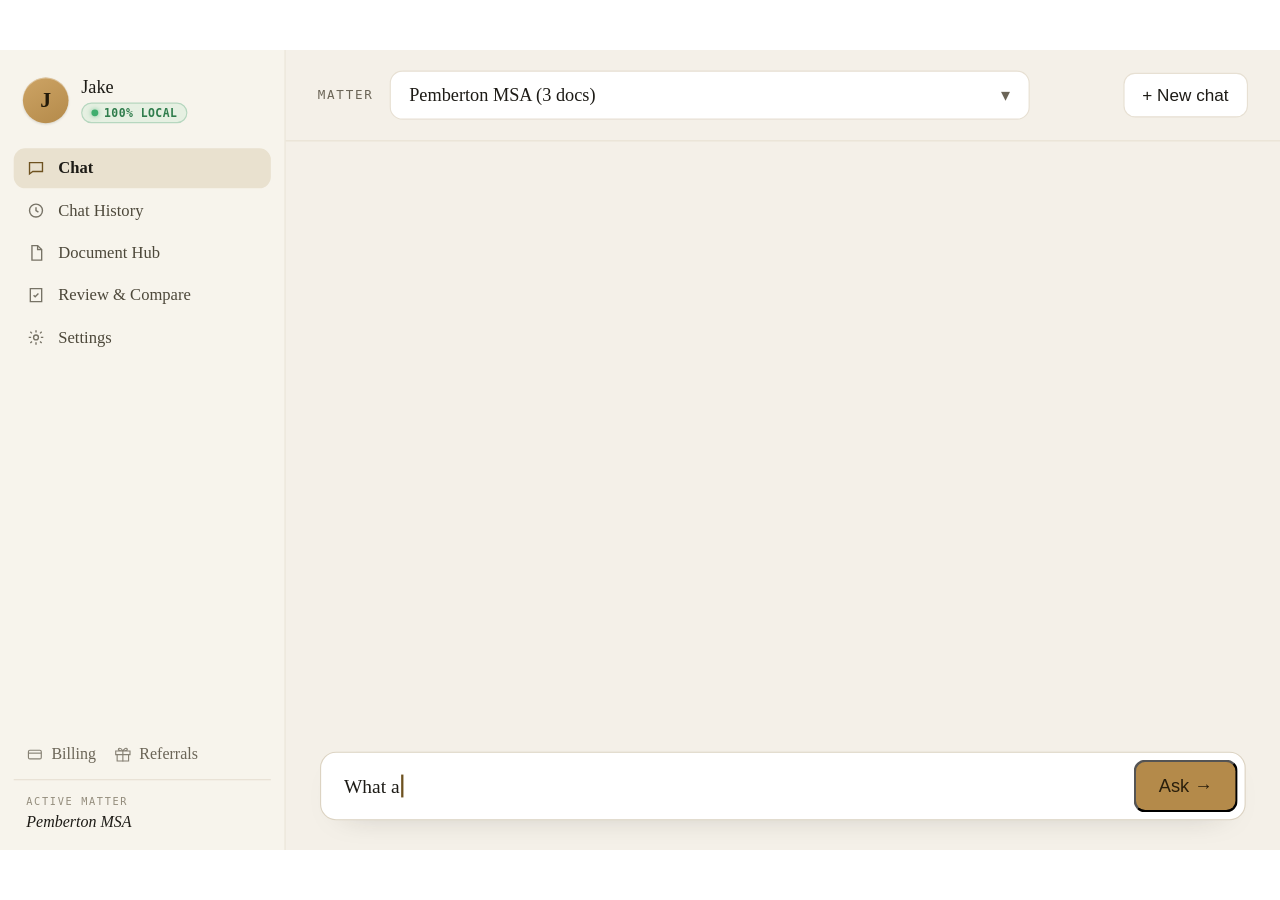
==== commit aa385110: "fix(site): remove em-dashes from demo.html (brand rule, failing test_site_brand) Pre-existing: the d" ====
--- a/site/demo.html
+++ b/site/demo.html
@@ -10,52 +10,67 @@
 <link rel="preconnect" href="https://fonts.gstatic.com" crossorigin>
 <link href="https://fonts.googleapis.com/css2?family=Fraunces:opsz,wght@9..144,500;9..144,600&family=Newsreader:ital,opsz,wght@0,6..72,400;0,6..72,500;1,6..72,400&family=IBM+Plex+Mono:wght@500&display=swap" rel="stylesheet">
 <style>
+  /* Palette matched to the app's own tokens (static/app.css :root). */
   :root{
-    --ink:#1b2433; --navy:#0e2240; --navy-deep:#0a1526; --gold:#b8902f; --gold-deep:#9a7727;
-    --paper:#eef1f5; --card:#fff; --rule:#dfe4ec; --muted:#7c8699; --ok:#2f7d4c;
+    --bg:#f4f0e8; --panel:#fbf9f4; --panel-2:#f6f2ea;
+    --sidebar:#f7f4ec; --text:#1d1b16; --muted:#6b6557; --faint:#938c7c;
+    --border:#e7e0d3; --border-2:#dcd3c2;
+    --accent:#b48a4a; --accent-2:#cda465; --accent-ink:#2a1f0c;
+    --accent-soft:rgba(180,138,74,.14); --gold-deep:#6e5220; --ok:#2f7d4c;
   }
   *{box-sizing:border-box;margin:0;padding:0}
   html,body{height:100%;overflow:hidden;background:#fff;font-family:"Newsreader",Georgia,serif}
   #stagewrap{position:absolute;inset:0;overflow:hidden}
   .stage{position:absolute;top:0;left:0;width:1120px;height:700px;transform-origin:0 0;
-    display:grid;grid-template-columns:268px 1fr;background:var(--paper);color:var(--ink)}
-
-  /* sidebar */
-  .side{background:linear-gradient(180deg,var(--navy),var(--navy-deep));color:#dbe2ee;display:flex;flex-direction:column;padding:20px 16px}
-  .brand{display:flex;align-items:center;gap:11px;padding:4px 6px 16px}
-  .logo{width:38px;height:38px;border-radius:9px;background:var(--gold);display:grid;place-items:center;
-    box-shadow:inset 0 0 0 1px rgba(255,255,255,.18)}
-  .logo svg{width:22px;height:22px;fill:none;stroke:#fff;stroke-width:1.8;stroke-linejoin:round;stroke-linecap:round}
-  .brand b{font-family:"Fraunces",serif;font-weight:600;font-size:18px;letter-spacing:-.01em;line-height:1.05;display:block;color:#fff}
-  .brand b .tld{color:#e7cd8c}
-  .pill-local{display:inline-flex;align-items:center;gap:5px;margin-top:5px;font-family:"IBM Plex Mono",monospace;
-    font-size:9.5px;letter-spacing:.12em;color:#e7cd8c;background:rgba(184,144,47,.18);padding:2px 7px;border-radius:20px}
-  .pill-local::before{content:"";width:6px;height:6px;border-radius:50%;background:#e7cd8c;box-shadow:0 0 8px #e7cd8c}
-  nav{margin-top:14px;display:flex;flex-direction:column;gap:3px}
-  .nav-i{display:flex;align-items:center;gap:12px;padding:10px 12px;border-radius:9px;color:#aab4c6;font-size:15.5px;transition:background .3s,color .3s}
-  .nav-i svg{width:17px;height:17px;stroke:currentColor;fill:none;stroke-width:1.7;opacity:.85}
-  .nav-i.active{background:rgba(255,255,255,.08);color:#fff}
-  .side-foot{margin-top:auto;padding:12px 8px 4px;border-top:1px solid rgba(255,255,255,.12)}
-  .upd{display:none;align-items:center;gap:9px;margin:0 -4px 10px;padding:9px 11px;border-radius:9px;
-    background:rgba(184,144,47,.22);color:#f0dda6;font-size:14px;border:1px solid rgba(231,205,140,.35)}
-  .upd svg{width:15px;height:15px;stroke:currentColor;fill:none;stroke-width:1.8}
-  .upd.show{display:flex;animation:fadein .45s ease}
-  .upd .v{font-family:"IBM Plex Mono",monospace;font-size:10.5px;letter-spacing:.06em;color:#e7cd8c;margin-left:auto}
-  .upd.ok{background:rgba(47,125,76,.25);border-color:rgba(124,197,152,.4);color:#cdeeda}
-  .foot-links{display:flex;gap:14px;padding:0 8px 10px;font-size:13.5px;color:#8d97aa}
-  .side-foot small{font-family:"IBM Plex Mono",monospace;font-size:9px;letter-spacing:.16em;color:#8d97aa;text-transform:uppercase}
-  .side-foot .am{font-family:"Fraunces",serif;font-style:italic;font-size:15px;color:#cdd5e2;margin-top:3px}
+    display:grid;grid-template-columns:250px 1fr;background:var(--bg);color:var(--text)}
+
+  /* sidebar - light warm cream, rounded pill nav (Granola-style, matches app) */
+  .side{background:var(--sidebar);border-right:1px solid var(--border);
+    display:flex;flex-direction:column;padding:16px 12px 14px}
+  .profile{display:flex;align-items:center;gap:11px;padding:8px;border-radius:12px;margin-bottom:12px}
+  .avatar{display:inline-grid;place-items:center;width:40px;height:40px;flex:0 0 40px;border-radius:50%;
+    background:linear-gradient(150deg,var(--accent-2),var(--accent));color:#231a09;
+    font-family:"Fraunces",serif;font-weight:600;font-size:19px;
+    box-shadow:inset 0 1px 0 rgba(255,255,255,.35),0 1px 2px rgba(29,27,22,.15)}
+  .ptext{display:flex;flex-direction:column;gap:4px;min-width:0}
+  .pname{font-family:"Fraunces",serif;font-size:16px;font-weight:500;line-height:1.15;color:var(--text)}
+  .badge{align-self:flex-start;display:inline-flex;align-items:center;gap:5px;font-size:10px;
+    letter-spacing:.4px;text-transform:uppercase;font-weight:600;font-family:"IBM Plex Mono",monospace;
+    color:var(--ok);background:#e6f0e2;border:1px solid #b6d7bf;padding:2.5px 8px;border-radius:999px}
+  .badge::before{content:"";flex:0 0 6px;width:6px;height:6px;border-radius:50%;
+    background:#3fae6e;box-shadow:0 0 5px rgba(63,174,110,.7)}
+  nav{display:flex;flex-direction:column;gap:2px;margin-top:2px}
+  .nav-i{display:flex;align-items:center;gap:11px;padding:9px 11px;border-radius:10px;
+    color:#4d483a;font-size:14.5px;transition:background .14s,color .14s}
+  .nav-i svg{width:17px;height:17px;stroke:currentColor;fill:none;stroke-width:1.7;opacity:.75}
+  .nav-i.active{background:#e9e1cf;color:var(--text);font-weight:600}
+  .nav-i.active svg{opacity:1;stroke:var(--gold-deep)}
+  .side-foot{margin-top:auto;display:flex;flex-direction:column;gap:2px}
+  .upd{display:none;align-items:center;gap:9px;padding:9px 11px;border-radius:10px;margin-bottom:4px;
+    background:var(--accent-soft);color:var(--gold-deep);font-size:14px;font-weight:600}
+  .upd svg{width:16px;height:16px;stroke:currentColor;fill:none;stroke-width:1.8}
+  .upd.show{display:flex;animation:fadein .4s ease}
+  .upd .v{margin-left:auto;font-size:11px;font-weight:700;color:var(--gold-deep);
+    background:#f1e6cf;border:1px solid #e2d2ab;border-radius:999px;padding:1px 7px}
+  .upd.ok{background:#e6f0e2;color:var(--ok)}
+  .foot-links{display:flex;gap:16px;padding:8px 11px 6px;color:var(--muted);font-size:14px}
+  .foot-links span{display:inline-flex;align-items:center;gap:7px}
+  .foot-links svg{width:15px;height:15px;stroke:currentColor;fill:none;stroke-width:1.6;opacity:.8}
+  .amt{padding:8px 11px 2px;border-top:1px solid var(--border);margin-top:6px}
+  .amt small{font-family:"IBM Plex Mono",monospace;font-size:9px;letter-spacing:.16em;
+    color:var(--faint);text-transform:uppercase}
+  .amt div{font-family:"Fraunces",serif;font-style:italic;font-size:14px;color:var(--text);margin-top:3px}
 
   /* main + views */
-  .main{display:flex;flex-direction:column;min-width:0;position:relative}
+  .main{display:flex;flex-direction:column;min-width:0;position:relative;background:var(--bg)}
   .view{position:absolute;inset:0;display:flex;flex-direction:column;opacity:0;pointer-events:none;transition:opacity .4s ease}
   .view.on{opacity:1;pointer-events:auto}
-  .topbar{display:flex;align-items:center;gap:14px;padding:18px 28px;border-bottom:1px solid var(--rule)}
+  .topbar{display:flex;align-items:center;gap:14px;padding:18px 28px;border-bottom:1px solid var(--border)}
   .topbar .lab{font-family:"IBM Plex Mono",monospace;font-size:11px;letter-spacing:.14em;color:var(--muted);text-transform:uppercase}
   .matter-sel{flex:1;max-width:560px;display:flex;align-items:center;justify-content:space-between;
-    background:#fff;border:1px solid var(--rule);border-radius:11px;padding:11px 16px;font-size:16px;color:var(--ink);box-shadow:0 1px 0 rgba(0,0,0,.02)}
+    background:#fff;border:1px solid var(--border);border-radius:11px;padding:11px 16px;font-size:16px;color:var(--text)}
   .matter-sel .chev{color:var(--muted)}
-  .newchat{margin-left:auto;border:1px solid var(--rule);background:#fff;border-radius:10px;padding:10px 16px;font-size:15px;color:var(--ink)}
+  .newchat{margin-left:auto;border:1px solid var(--border);background:#fff;border-radius:10px;padding:10px 16px;font-size:15px;color:var(--text)}
   .vtitle{font-family:"Fraunces",serif;font-weight:500;font-size:24px;padding:22px 30px 4px}
   .vsub{color:var(--muted);font-size:14.5px;padding:0 30px 14px}
 
@@ -63,63 +78,63 @@
   .chat{flex:1;overflow:hidden;padding:26px 30px 8px;display:flex;flex-direction:column;gap:20px}
   .row{display:flex}
   .row.user{justify-content:flex-end}
-  .bubble{background:var(--gold);color:#2a2106;border-radius:14px;padding:13px 18px;font-size:16px;max-width:560px;
+  .bubble{background:var(--accent);color:var(--accent-ink);border-radius:14px;padding:13px 18px;font-size:16px;max-width:560px;
     box-shadow:0 8px 22px -14px rgba(154,119,39,.6)}
-  .ans{background:var(--card);border:1px solid var(--rule);border-radius:14px;padding:20px 22px;max-width:840px;
-    box-shadow:0 10px 30px -22px rgba(14,34,64,.4)}
-  .ans p{font-size:16px;line-height:1.62;color:#2a3140}
-  .ans .sep{height:1px;background:var(--rule);margin:14px 0 12px}
+  .ans{background:var(--panel);border:1px solid var(--border);border-radius:14px;padding:20px 22px;max-width:840px;
+    box-shadow:0 10px 30px -22px rgba(29,27,22,.4)}
+  .ans p{font-size:16px;line-height:1.62;color:var(--text)}
+  .ans .sep{height:1px;background:var(--border);margin:14px 0 12px}
   .src{font-size:14px;color:var(--muted);display:flex;align-items:center;gap:9px;flex-wrap:wrap}
-  .chip{font-family:"Newsreader",serif;font-size:13.5px;color:var(--navy);background:#e7ecf4;
-    border:1px solid #d3dcea;border-radius:8px;padding:4px 11px}
+  .chip{font-family:"Newsreader",serif;font-size:13.5px;color:var(--gold-deep);background:var(--accent-soft);
+    border:1px solid #e2d2ab;border-radius:8px;padding:4px 11px}
   .chip.pulse{animation:chip 1.5s ease}
-  @keyframes chip{0%{box-shadow:0 0 0 0 rgba(14,34,64,0)}30%{box-shadow:0 0 0 4px rgba(184,144,47,.28)}100%{box-shadow:0 0 0 0 rgba(14,34,64,0)}}
-  .dots span{display:inline-block;width:7px;height:7px;margin-right:5px;border-radius:50%;background:#b7c1d2;animation:b 1s infinite}
+  @keyframes chip{0%{box-shadow:0 0 0 0 rgba(180,138,74,0)}30%{box-shadow:0 0 0 4px rgba(180,138,74,.28)}100%{box-shadow:0 0 0 0 rgba(180,138,74,0)}}
+  .dots span{display:inline-block;width:7px;height:7px;margin-right:5px;border-radius:50%;background:#c9c0ae;animation:b 1s infinite}
   .dots span:nth-child(2){animation-delay:.15s}.dots span:nth-child(3){animation-delay:.3s}
   @keyframes b{0%,80%,100%{opacity:.3;transform:translateY(0)}40%{opacity:1;transform:translateY(-3px)}}
-  .composer{margin:auto 30px 26px;display:flex;align-items:center;gap:0;background:#fff;border:1px solid var(--rule);
-    border-radius:14px;padding:6px 6px 6px 20px;box-shadow:0 10px 30px -22px rgba(14,34,64,.4)}
-  .field{flex:1;font-size:17px;color:var(--ink);padding:12px 0;min-height:24px}
-  .field .ph{color:#9aa4b6}
+  .composer{margin:auto 30px 26px;display:flex;align-items:center;gap:0;background:#fff;border:1px solid var(--border-2);
+    border-radius:14px;padding:6px 6px 6px 20px;box-shadow:0 10px 30px -22px rgba(29,27,22,.4)}
+  .field{flex:1;font-size:17px;color:var(--text);padding:12px 0;min-height:24px}
+  .field .ph{color:var(--faint)}
   .caret{display:inline-block;width:2px;height:20px;background:var(--gold-deep);vertical-align:-4px;margin-left:1px;animation:blink 1s steps(1) infinite}
   @keyframes blink{50%{opacity:0}}
-  .ask{background:var(--gold);color:#2a2106;border-radius:10px;padding:12px 20px;font-size:16px;font-weight:500;white-space:nowrap}
+  .ask{background:var(--accent);color:var(--accent-ink);border-radius:10px;padding:12px 20px;font-size:16px;font-weight:500;white-space:nowrap}
   .ask.press{animation:press .25s ease}
-  @keyframes press{50%{transform:scale(.95);filter:brightness(.95)}}
+  @keyframes press{50%{transform:scale(.95);filter:brightness(.96)}}
 
   /* hub view */
-  .dropzone{margin:6px 30px 14px;border:2px dashed #cdd6e4;border-radius:14px;background:#fff;
+  .dropzone{margin:6px 30px 14px;border:2px dashed var(--border-2);border-radius:14px;background:var(--panel);
     padding:26px;display:flex;align-items:center;justify-content:center;gap:14px;color:var(--muted);font-size:15.5px;transition:all .3s}
-  .dropzone.hot{border-color:var(--gold);background:#fdf9ef;color:var(--gold-deep)}
-  .foldercard{display:none;align-items:center;gap:10px;background:var(--navy);color:#fff;border-radius:11px;
-    padding:12px 18px;font-size:15px;box-shadow:0 16px 34px -18px rgba(10,21,38,.65)}
+  .dropzone.hot{border-color:var(--accent);background:#fdf9ef;color:var(--gold-deep)}
+  .foldercard{display:none;align-items:center;gap:10px;background:var(--accent);color:var(--accent-ink);border-radius:11px;
+    padding:12px 18px;font-size:15px;font-weight:500;box-shadow:0 16px 34px -18px rgba(154,119,39,.6)}
   .foldercard.fly{display:inline-flex;animation:fly 1.1s cubic-bezier(.2,.7,.3,1) forwards}
   @keyframes fly{0%{transform:translateY(-130px) scale(.92);opacity:0}35%{opacity:1}100%{transform:translateY(0) scale(1);opacity:1}}
-  .foldercard svg{width:18px;height:18px;fill:none;stroke:#e7cd8c;stroke-width:1.7}
-  .hubrows{margin:0 30px;background:#fff;border:1px solid var(--rule);border-radius:14px;overflow:hidden;
-    box-shadow:0 10px 30px -22px rgba(14,34,64,.4)}
-  .hubrow{display:flex;align-items:center;gap:12px;padding:13px 18px;border-top:1px solid var(--rule);font-size:15px;opacity:0}
+  .foldercard svg{width:18px;height:18px;fill:none;stroke:#231a09;stroke-width:1.7}
+  .hubrows{margin:0 30px;background:var(--panel);border:1px solid var(--border);border-radius:14px;overflow:hidden;
+    box-shadow:0 10px 30px -22px rgba(29,27,22,.4)}
+  .hubrow{display:flex;align-items:center;gap:12px;padding:13px 18px;border-top:1px solid var(--border);font-size:15px;opacity:0}
   .hubrow:first-child{border-top:0}
   .hubrow.in{animation:fadein .4s ease forwards}
   .hubrow svg{width:16px;height:16px;stroke:var(--muted);fill:none;stroke-width:1.6;flex:0 0 16px}
-  .hubrow .nm{flex:1;white-space:nowrap;overflow:hidden;text-overflow:ellipsis}
+  .hubrow .nm{flex:1;white-space:nowrap;overflow:hidden;text-overflow:ellipsis;color:var(--text)}
   .st{font-family:"IBM Plex Mono",monospace;font-size:10px;letter-spacing:.1em;text-transform:uppercase;
     border-radius:20px;padding:3px 10px;color:#8a6d1d;background:#f6ecd2}
   .st.ok{color:var(--ok);background:#e2f0e6}
 
   /* connectors view */
-  .connlist{margin:6px 30px;background:#fff;border:1px solid var(--rule);border-radius:14px;overflow:hidden;
-    box-shadow:0 10px 30px -22px rgba(14,34,64,.4)}
-  .connrow{display:flex;align-items:center;gap:14px;padding:15px 18px;border-top:1px solid var(--rule)}
+  .connlist{margin:6px 30px;background:var(--panel);border:1px solid var(--border);border-radius:14px;overflow:hidden;
+    box-shadow:0 10px 30px -22px rgba(29,27,22,.4)}
+  .connrow{display:flex;align-items:center;gap:14px;padding:15px 18px;border-top:1px solid var(--border)}
   .connrow:first-child{border-top:0}
   .connrow img{width:26px;height:26px;object-fit:contain}
-  .connrow .cn{font-size:16px;font-weight:500}
+  .connrow .cn{font-size:16px;font-weight:500;color:var(--text)}
   .connrow .cd{color:var(--muted);font-size:13px}
   .connrow .ct{flex:1;display:flex;flex-direction:column;gap:1px;min-width:0}
-  .cbtn{border:1px solid var(--rule);background:#fff;border-radius:9px;padding:8px 16px;font-size:14px;color:var(--ink)}
-  .cbtn.gold{background:var(--gold);border-color:transparent;color:#2a2106}
+  .cbtn{border:1px solid var(--border);background:#fff;border-radius:9px;padding:8px 16px;font-size:14px;color:var(--text)}
+  .cbtn.gold{background:var(--accent);border-color:transparent;color:var(--accent-ink)}
   .keyline{display:none;font-family:"IBM Plex Mono",monospace;font-size:12.5px;color:var(--muted);
-    background:var(--paper);border:1px solid var(--rule);border-radius:8px;padding:8px 12px;margin-top:8px}
+    background:var(--panel-2);border:1px solid var(--border);border-radius:8px;padding:8px 12px;margin-top:8px}
   .connmsg{font-size:13.5px;color:var(--ok)}
   .connmsg.dim{color:var(--muted)}
 
@@ -132,13 +147,13 @@
 <body>
 <div id="stagewrap">
   <div class="stage" id="stage">
-    <!-- SIDEBAR (current app IA: Chat / Chat History / Document Hub / Review & Compare / Settings) -->
+    <!-- SIDEBAR - matches the app: cream, profile block, pill nav, Billing/Referrals -->
     <aside class="side">
-      <div class="brand">
-        <div class="logo"><svg viewBox="0 0 24 24" aria-hidden="true"><path d="M8 4h7l4 4v8a2 2 0 0 1-2 2h-6l-4 4v-4H8a2 2 0 0 1-2-2V6a2 2 0 0 1 2-2z"/><path d="M9.5 9h6M9.5 12h4"/></svg></div>
-        <div>
-          <b>docuchat<span class="tld">.app</span></b>
-          <span class="pill-local">100% LOCAL</span>
+      <div class="profile">
+        <span class="avatar">J</span>
+        <div class="ptext">
+          <span class="pname">Jake</span>
+          <span class="badge">100% LOCAL</span>
         </div>
       </div>
       <nav>
@@ -149,10 +164,12 @@
         <div class="nav-i" id="nav-set"><svg viewBox="0 0 24 24"><circle cx="12" cy="12" r="3"/><path d="M12 3v3M12 18v3M3 12h3M18 12h3M5 5l2 2M17 17l2 2M19 5l-2 2M7 17l-2 2"/></svg>Settings</div>
       </nav>
       <div class="side-foot">
-        <div class="upd" id="upd"><svg viewBox="0 0 24 24"><path d="M12 3v12"/><path d="m7 10 5 5 5-5"/><path d="M4 21h16"/></svg><span id="updtext">Update available</span><span class="v" id="updver">v0.3.0</span></div>
-        <div class="foot-links"><span>Billing</span><span>Referrals</span></div>
-        <small>Active matter</small>
-        <div class="am">Pemberton MSA</div>
+        <div class="upd" id="upd"><svg viewBox="0 0 24 24"><path d="M12 3v12"/><path d="m7 10 5 5 5-5"/><path d="M4 21h16"/></svg><span id="updtext">Update available</span><span class="v" id="updver">v0.4.0</span></div>
+        <div class="foot-links">
+          <span><svg viewBox="0 0 24 24"><rect x="3" y="6" width="18" height="12" rx="2"/><path d="M3 10h18"/></svg>Billing</span>
+          <span><svg viewBox="0 0 24 24"><path d="M20 12v9H4v-9M2 7h20v5H2zM12 22V7M12 7S9 2 6.5 3.5 8 7 12 7zM12 7s3-5 5.5-3.5S16 7 12 7z"/></svg>Referrals</span>
+        </div>
+        <div class="amt"><small>Active matter</small><div>Pemberton MSA</div></div>
       </div>
     </aside>
 
@@ -176,7 +193,7 @@
         <div class="vsub">Drop a whole folder. Everything inside files itself into the matter.</div>
         <div class="dropzone" id="dz">
           <span id="dzhint">Drag &amp; drop files or an entire folder</span>
-          <span class="foldercard" id="fcard"><svg viewBox="0 0 24 24"><path d="M3 7h6l2 2h10v10H3z"/></svg>Pemberton Case Files — 24 items</span>
+          <span class="foldercard" id="fcard"><svg viewBox="0 0 24 24"><path d="M3 7h6l2 2h10v10H3z"/></svg>Pemberton Case Files · 24 items</span>
         </div>
         <div class="hubrows" id="hubrows"></div>
       </div>
